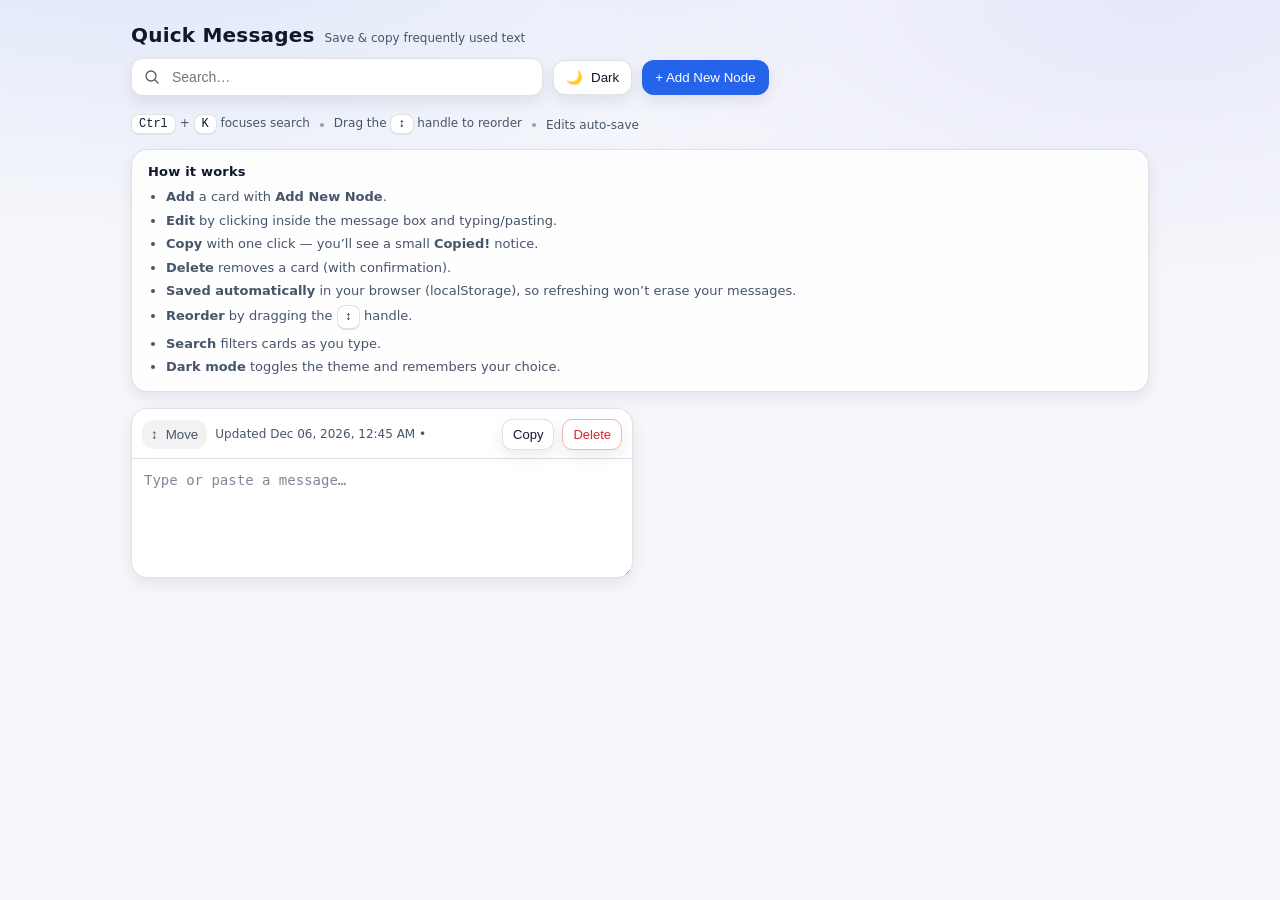
==== index.html @ 84f451bb "Initial commit" ====
<!doctype html>
<html lang="en">
  <head>
    <meta charset="UTF-8" />
    <meta name="viewport" content="width=device-width,initial-scale=1" />
    <title>Quick Messages</title>
    <link rel="stylesheet" href="style.css" />
  </head>
  <body>
    <div class="wrap">
      <header>
        <div class="title">
          <h1>Quick Messages</h1>
          <div class="subtitle">Save & copy frequently used text</div>
        </div>

        <div class="toolbar">
          <label class="input" title="Search messages">
            <svg width="16" height="16" viewBox="0 0 24 24" fill="none" aria-hidden="true">
              <path
                d="M10.5 18a7.5 7.5 0 1 1 0-15 7.5 7.5 0 0 1 0 15Z"
                stroke="currentColor"
                stroke-width="2"
              />
              <path
                d="M16.2 16.2 21 21"
                stroke="currentColor"
                stroke-width="2"
                stroke-linecap="round"
              />
            </svg>
            <span class="srOnly">Search</span>
            <input id="search" type="search" placeholder="Search…" autocomplete="off" />
          </label>

          <button id="toggleTheme" class="btn" type="button" title="Toggle dark mode">
            <span id="themeIcon" aria-hidden="true">🌙</span>
            <span id="themeText">Dark</span>
          </button>

          <button id="addNew" class="btn primary" type="button" title="Add a new message node">
            + Add New Node
          </button>
        </div>
      </header>

      <div class="hintRow">
        <span><span class="kbd">Ctrl</span> + <span class="kbd">K</span> focuses search</span>
        <span class="dot" aria-hidden="true"></span>
        <span>Drag the <span class="kbd">↕</span> handle to reorder</span>
        <span class="dot" aria-hidden="true"></span>
        <span>Edits auto-save</span>
      </div>

      <main>
        <section class="about" aria-label="How it works">
          <h2>How it works</h2>
          <ul>
            <li><strong>Add</strong> a card with <strong>Add New Node</strong>.</li>
            <li><strong>Edit</strong> by clicking inside the message box and typing/pasting.</li>
            <li><strong>Copy</strong> with one click — you’ll see a small <strong>Copied!</strong> notice.</li>
            <li><strong>Delete</strong> removes a card (with confirmation).</li>
            <li><strong>Saved automatically</strong> in your browser (localStorage), so refreshing won’t erase your messages.</li>
            <li><strong>Reorder</strong> by dragging the <span class="kbd">↕</span> handle.</li>
            <li><strong>Search</strong> filters cards as you type.</li>
            <li><strong>Dark mode</strong> toggles the theme and remembers your choice.</li>
          </ul>
        </section>

        <section id="grid" class="grid" aria-live="polite"></section>
        <div id="emptyState" class="emptyState" hidden>
          No saved messages yet. Click <strong>Add New Node</strong> to create your first one.
        </div>
      </main>
    </div>

    <div id="toast" class="toast" role="status" aria-live="polite">Copied!</div>
    <script src="app.js"></script>
  </body>
</html>
---- style.css ----
:root {
  color-scheme: light;
  --bg: #f6f7fb;
  --panel: #ffffff;
  --text: #0f172a;
  --muted: #475569;
  --border: rgba(15, 23, 42, 0.12);
  --shadow: 0 10px 30px rgba(2, 6, 23, 0.08);
  --shadow-sm: 0 6px 16px rgba(2, 6, 23, 0.08);
  --primary: #2563eb;
  --primary-ink: #ffffff;
  --danger: #dc2626;
  --danger-ink: #ffffff;
  --focus: rgba(37, 99, 235, 0.3);
  --chip: rgba(2, 6, 23, 0.05);
  --toast: rgba(15, 23, 42, 0.92);
}

[data-theme="dark"] {
  color-scheme: dark;
  --bg: #0b1220;
  --panel: #0f172a;
  --text: #e5e7eb;
  --muted: #a3adc2;
  --border: rgba(226, 232, 240, 0.14);
  --shadow: 0 10px 30px rgba(0, 0, 0, 0.35);
  --shadow-sm: 0 6px 16px rgba(0, 0, 0, 0.28);
  --primary: #60a5fa;
  --primary-ink: #071225;
  --danger: #fb7185;
  --danger-ink: #26050b;
  --focus: rgba(96, 165, 250, 0.32);
  --chip: rgba(226, 232, 240, 0.08);
  --toast: rgba(226, 232, 240, 0.94);
}

* {
  box-sizing: border-box;
}

html,
body {
  height: 100%;
}

body {
  margin: 0;
  font-family: ui-sans-serif, system-ui, -apple-system, Segoe UI, Roboto, Arial, "Noto Sans",
    "Apple Color Emoji", "Segoe UI Emoji";
  background: radial-gradient(1400px 600px at 12% -10%, rgba(37, 99, 235, 0.12), transparent 55%),
    radial-gradient(1100px 520px at 90% 0%, rgba(99, 102, 241, 0.1), transparent 55%), var(--bg);
  color: var(--text);
}

.wrap {
  max-width: 1050px;
  margin: 0 auto;
  padding: 24px 16px 64px;
}

header {
  display: flex;
  flex-wrap: wrap;
  gap: 12px;
  align-items: center;
  justify-content: space-between;
  margin-bottom: 18px;
}

.title {
  display: flex;
  align-items: baseline;
  gap: 10px;
}

h1 {
  font-size: 20px;
  line-height: 1.1;
  margin: 0;
  letter-spacing: 0.2px;
}

.subtitle {
  font-size: 12px;
  color: var(--muted);
}

.toolbar {
  display: flex;
  flex-wrap: wrap;
  align-items: center;
  gap: 10px;
}

.input {
  display: flex;
  align-items: center;
  gap: 10px;
  padding: 9px 12px;
  border: 1px solid var(--border);
  background: var(--panel);
  border-radius: 12px;
  box-shadow: var(--shadow-sm);
}

.input:focus-within {
  outline: 3px solid var(--focus);
  outline-offset: 1px;
}

.input svg {
  flex: none;
  opacity: 0.7;
}

input[type="search"] {
  width: min(360px, 55vw);
  border: none;
  outline: none;
  background: transparent;
  color: var(--text);
  font-size: 14px;
}

.btn {
  border: 1px solid var(--border);
  background: var(--panel);
  color: var(--text);
  padding: 9px 12px;
  border-radius: 12px;
  cursor: pointer;
  box-shadow: var(--shadow-sm);
  display: inline-flex;
  align-items: center;
  gap: 8px;
  user-select: none;
}

.btn:hover {
  transform: translateY(-1px);
  box-shadow: var(--shadow);
}

.btn:active {
  transform: translateY(0);
}

.btn.primary {
  background: var(--primary);
  color: var(--primary-ink);
  border-color: transparent;
}

.btn.danger {
  background: transparent;
  color: var(--danger);
  border-color: rgba(220, 38, 38, 0.35);
}

.btn.danger:hover {
  border-color: rgba(220, 38, 38, 0.6);
}

.btn.small {
  padding: 7px 10px;
  border-radius: 10px;
  font-size: 13px;
}

.grid {
  display: grid;
  grid-template-columns: repeat(12, 1fr);
  gap: 14px;
  margin-top: 16px;
}

.card {
  grid-column: span 6;
  background: var(--panel);
  border: 1px solid var(--border);
  border-radius: 16px;
  box-shadow: var(--shadow-sm);
  overflow: hidden;
  display: flex;
  flex-direction: column;
  min-height: 170px;
}

@media (max-width: 860px) {
  .card {
    grid-column: span 12;
  }
}

.card.dragging {
  opacity: 0.6;
  transform: rotate(0.25deg) scale(0.99);
}

.cardHeader {
  display: flex;
  align-items: center;
  justify-content: space-between;
  gap: 10px;
  padding: 10px 10px 8px;
  border-bottom: 1px solid var(--border);
}

.leftMeta {
  display: inline-flex;
  align-items: center;
  gap: 8px;
  min-width: 0;
}

.dragHandle {
  display: inline-flex;
  align-items: center;
  gap: 8px;
  padding: 6px 8px;
  border-radius: 12px;
  border: 1px dashed transparent;
  background: var(--chip);
  color: var(--muted);
  cursor: grab;
  user-select: none;
  white-space: nowrap;
}

.dragHandle:active {
  cursor: grabbing;
}

.dragHandle:focus-visible {
  outline: 3px solid var(--focus);
}

.meta {
  font-size: 12px;
  color: var(--muted);
  overflow: hidden;
  text-overflow: ellipsis;
  white-space: nowrap;
}

.actions {
  display: inline-flex;
  gap: 8px;
  flex: none;
}

textarea {
  width: 100%;
  flex: 1;
  resize: vertical;
  min-height: 110px;
  padding: 12px 12px 14px;
  border: none;
  outline: none;
  background: transparent;
  color: var(--text);
  font-size: 14px;
  line-height: 1.35;
}

textarea::placeholder {
  color: color-mix(in srgb, var(--muted) 70%, transparent);
}

.emptyState {
  margin-top: 18px;
  border: 1px dashed var(--border);
  border-radius: 16px;
  padding: 18px;
  color: var(--muted);
  background: color-mix(in srgb, var(--panel) 75%, transparent);
}

.kbd {
  font-family: ui-monospace, SFMono-Regular, Menlo, Monaco, Consolas, "Liberation Mono", "Courier New",
    monospace;
  font-size: 12px;
  padding: 2px 7px;
  border: 1px solid var(--border);
  border-bottom-width: 2px;
  border-radius: 8px;
  background: var(--panel);
  color: var(--text);
  display: inline-block;
}

.toast {
  position: fixed;
  left: 50%;
  bottom: 18px;
  transform: translateX(-50%);
  background: var(--toast);
  color: color-mix(in srgb, var(--toast) 0%, white);
  padding: 10px 12px;
  border-radius: 999px;
  box-shadow: var(--shadow);
  font-size: 13px;
  opacity: 0;
  pointer-events: none;
  transition: opacity 160ms ease, transform 160ms ease;
  border: 1px solid color-mix(in srgb, var(--border) 60%, transparent);
  max-width: calc(100vw - 24px);
  white-space: nowrap;
  overflow: hidden;
  text-overflow: ellipsis;
}

.toast.show {
  opacity: 1;
  transform: translateX(-50%) translateY(-2px);
}

.srOnly {
  position: absolute;
  width: 1px;
  height: 1px;
  padding: 0;
  margin: -1px;
  overflow: hidden;
  clip: rect(0, 0, 0, 0);
  border: 0;
  white-space: nowrap;
}

.hintRow {
  display: flex;
  flex-wrap: wrap;
  align-items: center;
  gap: 10px;
  color: var(--muted);
  font-size: 12px;
  margin-top: 6px;
}

.hintRow .dot {
  width: 4px;
  height: 4px;
  border-radius: 999px;
  background: color-mix(in srgb, var(--muted) 55%, transparent);
}

a.link {
  color: color-mix(in srgb, var(--primary) 85%, var(--text));
  text-decoration: none;
}

a.link:hover {
  text-decoration: underline;
}

.about {
  margin-top: 14px;
  padding: 14px 16px;
  border: 1px solid var(--border);
  border-radius: 16px;
  background: color-mix(in srgb, var(--panel) 82%, transparent);
  box-shadow: var(--shadow-sm);
}

.about h2 {
  margin: 0 0 8px 0;
  font-size: 13px;
  letter-spacing: 0.2px;
  color: var(--text);
}

.about ul {
  margin: 0;
  padding-left: 18px;
  color: var(--muted);
  font-size: 13px;
  line-height: 1.5;
}

.about li + li {
  margin-top: 4px;
}
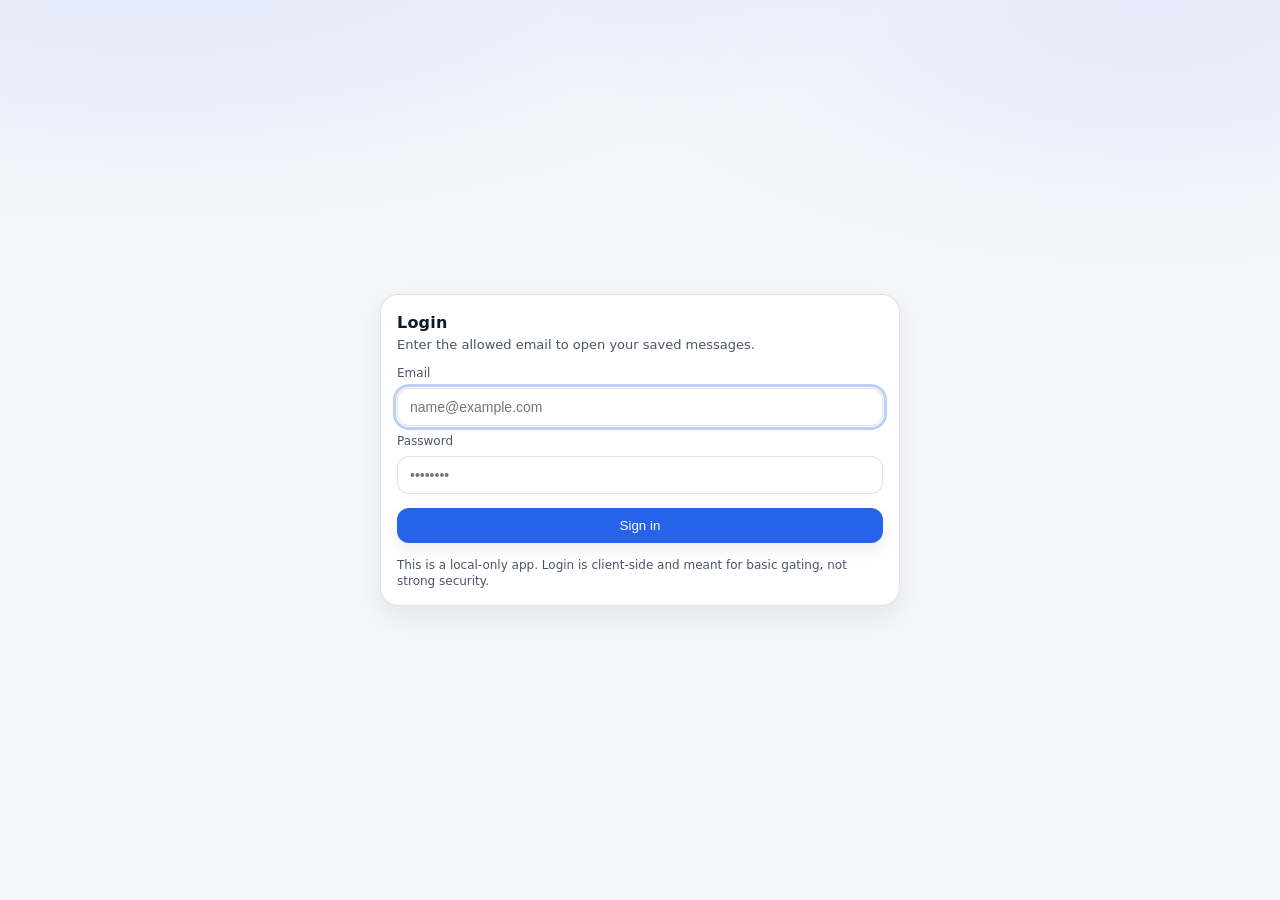
==== commit 8f5c1930: "Added login" ====
--- a/index.html
+++ b/index.html
@@ -7,7 +7,49 @@
     <link rel="stylesheet" href="style.css" />
   </head>
   <body>
-    <div class="wrap">
+    <!-- Login -->
+    <div id="auth" class="authWrap" hidden>
+      <div class="authCard" role="dialog" aria-label="Login">
+        <div class="authTitleRow">
+          <div>
+            <div class="authTitle">Login</div>
+            <div class="authSub">Enter the allowed email to open your saved messages.</div>
+          </div>
+        </div>
+
+        <form id="loginForm" class="authForm" autocomplete="on">
+          <label class="authLabel" for="email">Email</label>
+          <input
+            id="email"
+            class="authInput"
+            type="email"
+            placeholder="name@example.com"
+            autocomplete="email"
+            required
+          />
+
+          <label class="authLabel" for="password">Password</label>
+          <input
+            id="password"
+            class="authInput"
+            type="password"
+            placeholder="••••••••"
+            autocomplete="current-password"
+            required
+          />
+
+          <div id="loginError" class="authError" role="alert" aria-live="polite" hidden></div>
+
+          <button class="btn primary authBtn" type="submit">Sign in</button>
+          <div class="authHint">
+            This is a local-only app. Login is client-side and meant for basic gating, not strong security.
+          </div>
+        </form>
+      </div>
+    </div>
+
+    <!-- App -->
+    <div id="app" class="wrap" hidden>
       <header>
         <div class="title">
           <h1>Quick Messages</h1>
@@ -41,6 +83,8 @@
           <button id="addNew" class="btn primary" type="button" title="Add a new message node">
             + Add New Node
           </button>
+
+          <button id="logout" class="btn" type="button" title="Log out">Logout</button>
         </div>
       </header>
 
@@ -75,7 +119,9 @@
     </div>
 
     <div id="toast" class="toast" role="status" aria-live="polite">Copied!</div>
-    <script src="app.js"></script>
+    <script src="helpers.js"></script>
+    <script src="messages.js"></script>
+    <script src="auth.js"></script>
   </body>
 </html>
 
--- a/style.css
+++ b/style.css
@@ -52,6 +52,91 @@
   color: var(--text);
 }
 
+.authWrap {
+  min-height: 100vh;
+  display: grid;
+  place-items: center;
+  padding: 24px 16px;
+}
+
+.authCard {
+  width: min(520px, 100%);
+  border: 1px solid var(--border);
+  background: var(--panel);
+  border-radius: 18px;
+  box-shadow: var(--shadow);
+  padding: 18px 16px 16px;
+}
+
+.authTitleRow {
+  display: flex;
+  align-items: center;
+  justify-content: space-between;
+  gap: 12px;
+  margin-bottom: 12px;
+}
+
+.authTitle {
+  font-size: 16px;
+  font-weight: 650;
+  letter-spacing: 0.2px;
+}
+
+.authSub {
+  margin-top: 4px;
+  font-size: 13px;
+  color: var(--muted);
+  line-height: 1.4;
+}
+
+.authForm {
+  margin-top: 10px;
+  display: grid;
+  gap: 8px;
+}
+
+.authLabel {
+  font-size: 12px;
+  color: var(--muted);
+}
+
+.authInput {
+  width: 100%;
+  border: 1px solid var(--border);
+  background: color-mix(in srgb, var(--panel) 86%, transparent);
+  color: var(--text);
+  border-radius: 12px;
+  padding: 10px 12px;
+  font-size: 14px;
+  outline: none;
+}
+
+.authInput:focus {
+  outline: 3px solid var(--focus);
+  outline-offset: 1px;
+}
+
+.authBtn {
+  justify-content: center;
+  margin-top: 6px;
+}
+
+.authError {
+  border: 1px solid rgba(220, 38, 38, 0.35);
+  background: color-mix(in srgb, rgba(220, 38, 38, 0.18) 70%, transparent);
+  color: color-mix(in srgb, var(--text) 65%, #dc2626);
+  border-radius: 12px;
+  padding: 10px 12px;
+  font-size: 13px;
+}
+
+.authHint {
+  margin-top: 6px;
+  font-size: 12px;
+  color: var(--muted);
+  line-height: 1.35;
+}
+
 .wrap {
   max-width: 1050px;
   margin: 0 auto;
@@ -211,6 +296,30 @@
   align-items: center;
   gap: 8px;
   min-width: 0;
+}
+
+.cardTitle {
+  width: min(220px, 28vw);
+  border: 1px solid var(--border);
+  background: color-mix(in srgb, var(--panel) 86%, transparent);
+  color: var(--text);
+  border-radius: 12px;
+  padding: 6px 10px;
+  font-size: 13px;
+  outline: none;
+}
+
+.cardTitle:focus {
+  outline: 3px solid var(--focus);
+  outline-offset: 1px;
+}
+
+.cardTitle::placeholder {
+  color: color-mix(in srgb, var(--muted) 70%, transparent);
+}
+
+.cardTitle {
+  min-width: 120px;
 }
 
 .dragHandle {
